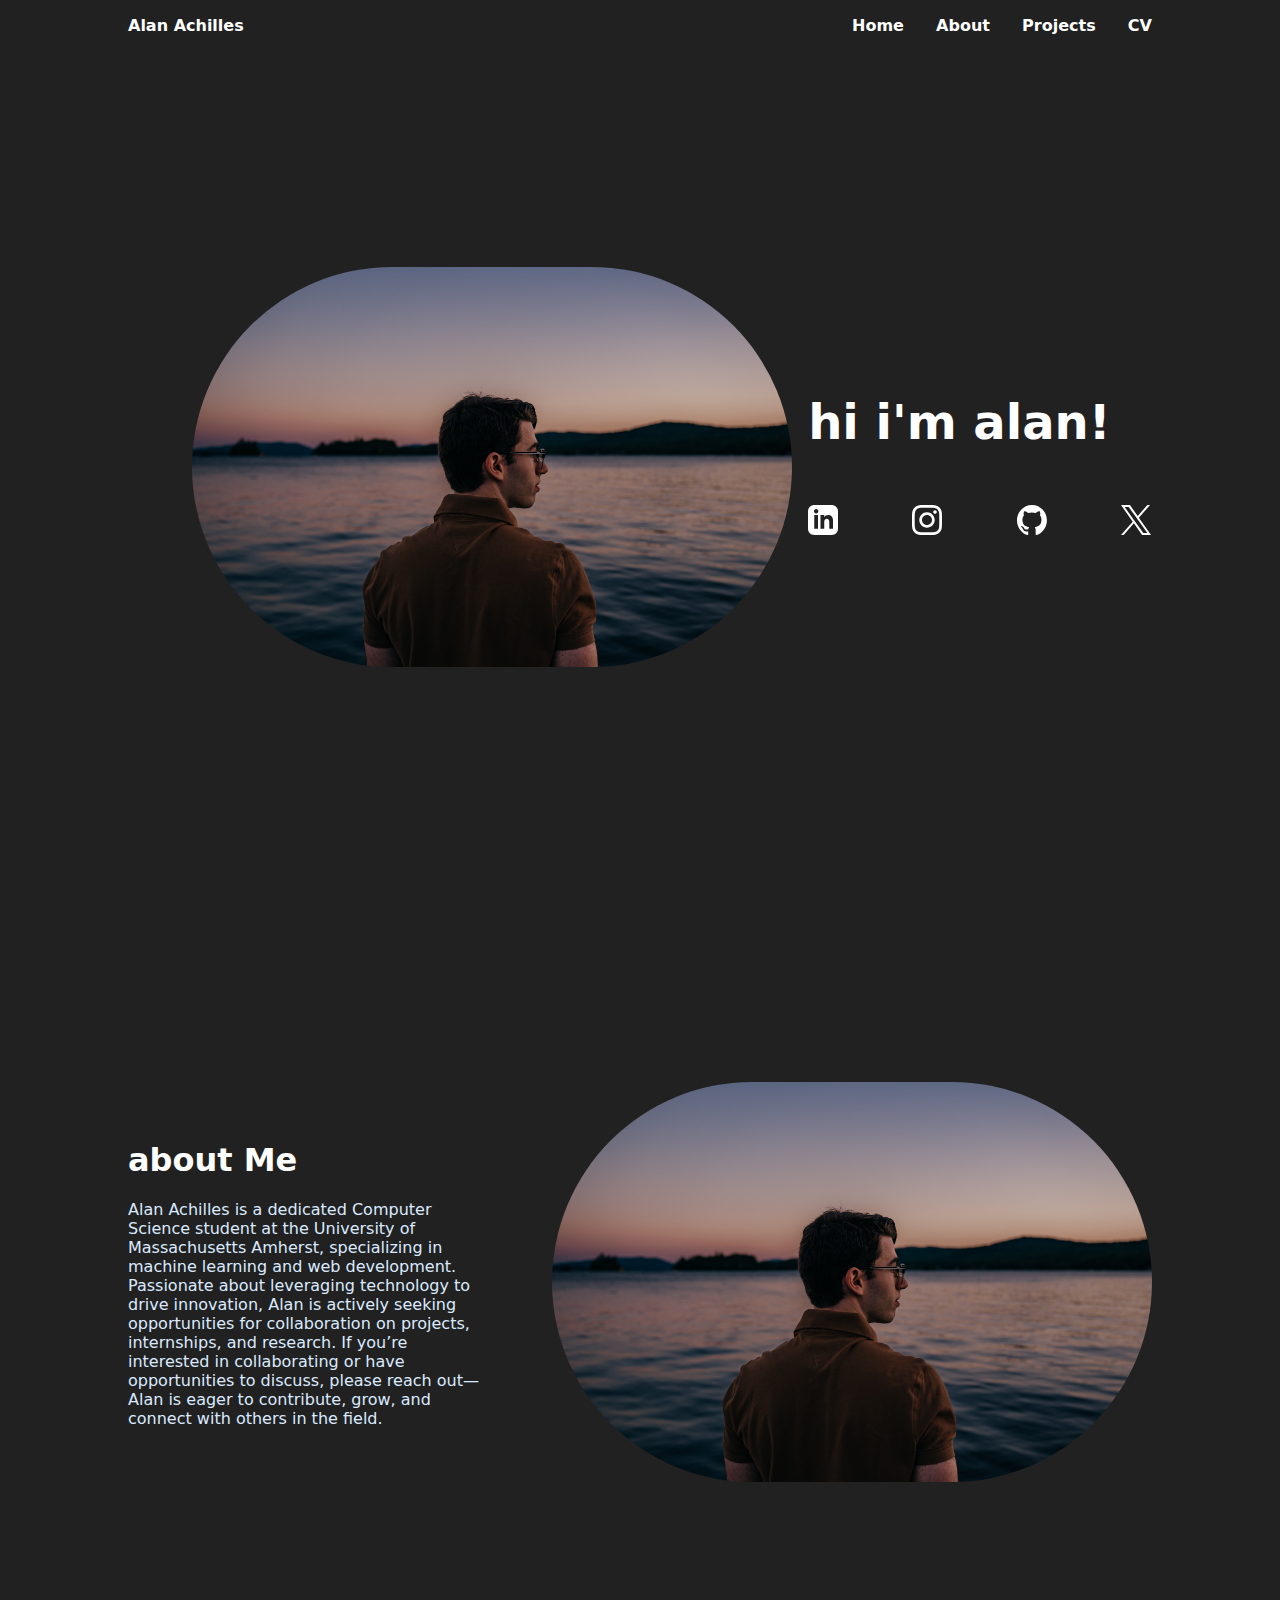
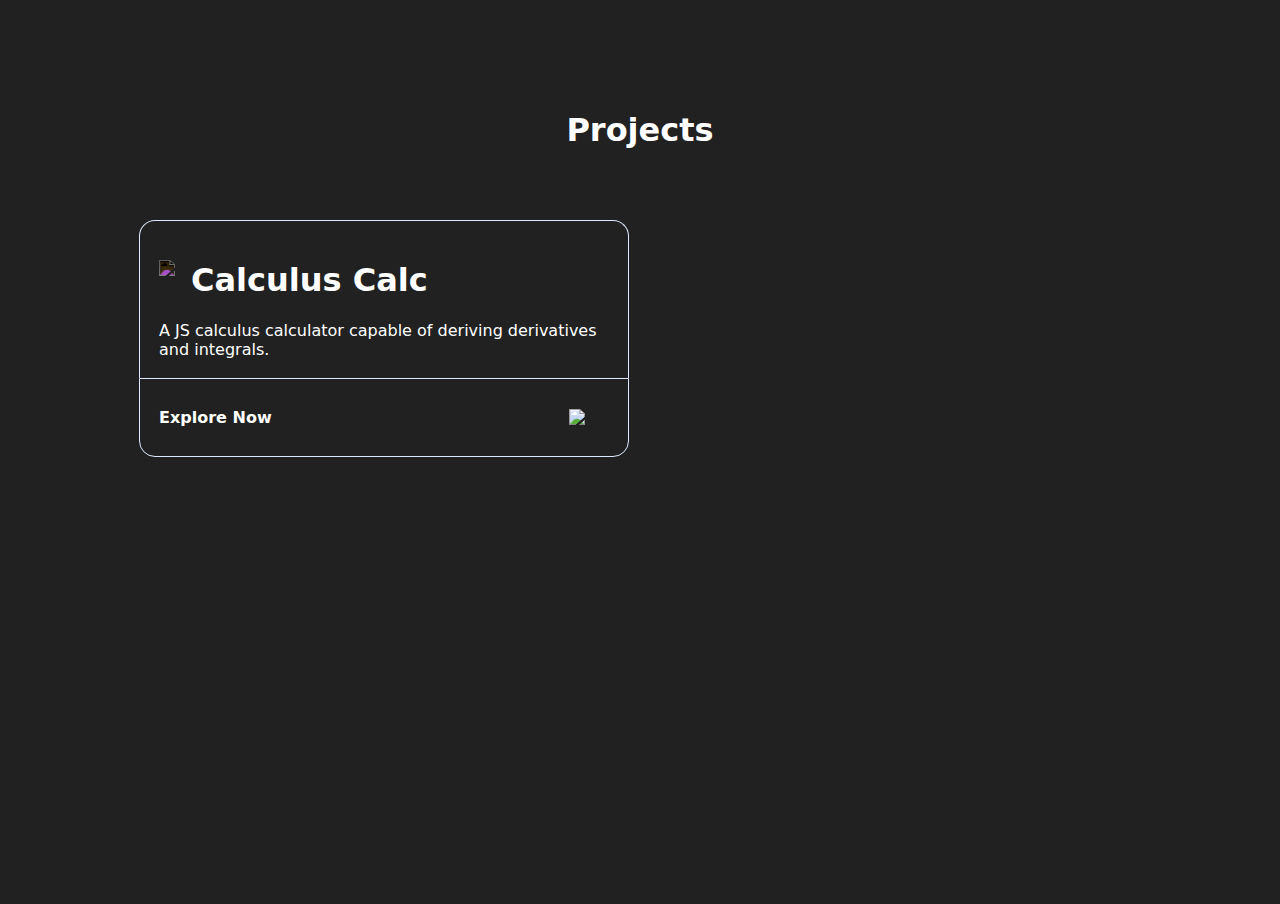
==== src/index.html @ f3d45bc3 "Finished Text animation" ====
<!DOCTYPE html>
<html lang="en">
<head>
    <meta charset="UTF-8">
    <meta name="viewport" content="width=device-width, initial-scale=1.0">
    <title>Document</title>
    <link rel="stylesheet" href="./css/style.css">
</head>
<body>
    <div id="nav" class="container">
        <div id="logo">
            Alan Achilles
        </div>
        <ul>
            <li id="home">Home</li>
            <li id="about">About</li>
            <li id="projects-link">Projects</li>
            <li id="cv">CV</li>
        </ul> 
    </div>
    <br>
    <div class="container" id="intro">
        <img src="../assets/imgs/DSC03989.jpg" id="my-photo">
        <div id="intro-text">
            <div class="type-container">
                <h1 class="type">hi i'm alan!</h1>
            </div>
            <p class="type-2">developer, student, and entrepreneur</p>
            <div id="intro-svgs">
                <a href="https://www.linkedin.com/in/alan-achilles-1ba6a1246/">
                    <img src="../assets/SVGs/iconmonstr-linkedin-3.svg" id="linkedin-svg" class="intro-svg">
                </a>
                <a href="https://www.instagram.com/alan_achilles21?igsh=MWVwbnZtbnVvNXRoZQ%3D%3D&utm_source=qr">
                    <img src="../assets/SVGs/iconmonstr-instagram-11.svg" id="instagram-svg" class="intro-svg">
                </a>
                <a href="https://github.com/alanNEF">
                    <img src="../assets/SVGs/github-mark-white.svg" class="intro-svg">
                </a>
                <a href="https://x.com/alan_achilles21">
                    <img src="../assets/SVGs/logo.svg" class="intro-svg">
                </a>
            </div>
        </div>
    </div>
    <div class="container" id="about-section">
        <div id="about">
            <h1>about Me</h1>
            <p>Alan Achilles is a dedicated Computer Science student at the University of Massachusetts Amherst, specializing in machine learning and web development. Passionate about leveraging technology to drive innovation, Alan is actively seeking opportunities for collaboration on projects, internships, and research. If you’re interested in collaborating or have opportunities to discuss, please reach out—Alan is eager to contribute, grow, and connect with others in the field. </p>
        </div>
        <img src="../assets/imgs/DSC03989.jpg" id="my-photo">
    </div>
    <div class="container" id="projects">
        <h1>Projects</h1>
        <div class="project-card">
            <a href="https://github.com/alanNEF/CalculusCalc">
                <div class="card-top">
                    <div class="card-title">
                        <img src="../assets/SVGs/calculator-svgrepo-com.svg" id="calculusCalc-logo">
                        <h1>Calculus Calc</h1>
                    </div>
                    <p>A JS calculus calculator capable of deriving derivatives and integrals.</p>
                </div>
                <div class="card-bottom">
                    <p>Explore Now</p>
                    <img src="../assets/SVGs/reshot-icon-arrow-XDTS3L59MV.svg" class="explore-arrow">
                </div>
            </a>
        </div>
    </div>
</body>
</html>
---- src/css/style.css ----
body{
  background-color: #212121;
  font-family: system-ui, -apple-system, BlinkMacSystemFont, 'Segoe UI', Roboto, Oxygen, Ubuntu, Cantarell, 'Open Sans', 'Helvetica Neue', sans-serif;
  color: white;
  margin: 0;
  padding: 0;
  gap: 0;
  font-size: 0;
}

.type{
  border-right: 2px solid white;
  width: 100%;
  white-space: nowrap;
  overflow: hidden;
  animation: 
  typing .5s steps(12) normal,
  cursor .4s step-end alternate 5;
  border-color: transparent;
}

.type-2{
  border-right: 2px solid white;
  width: 0%;
  white-space: nowrap;
  overflow: hidden;
  animation: 
  typing2 2s steps(36) 2s forwards,
  cursor .4s step-end infinite alternate forwards 2s;
  border-color: transparent;
}

a{
  text-decoration: none;
  color: white;
  margin: 0;
  padding: 0;
}

#nav > ul{
  padding: 0;
  margin: 0;
  list-style: none;
  display: flex;
  justify-content: space-between;
  width: 300px;
}

#nav{
  display: flex;
  justify-content: space-between;
  font-weight: bold;
  margin-bottom: none;
  height: 3vh;
  position: sticky;
  top: 0;
  background-color: #212121;
  z-index: 1;
}

#my-photo{
  border-radius: 50rem;
  margin-left: 4rem;
}

#intro{
  height: 87vh;
  display: flex;
  align-items: center;
  justify-content: space-between;
}

#intro-svgs{
  display: flex;
  justify-content: space-between;
}

.intro-svg{
  height: 30px;
}

#instagram-svg{
  filter: invert(100%);
}

#linkedin-svg{
  filter: invert(100%);
}

.type-container{
  display: inline-block;
}

.type-container > h1{
  margin: 0;
  font-size: 3rem;
}

#intro-text > p{
  font-weight: bold;
  color: #DBEAFE;
}

#intro-text{
  margin-right: 4rem;
  padding: 1rem;
}

#about-section{
  display: flex;
  justify-content: space-between;
  height: 87vh;
  align-items: center;
}

#about > p{
  color: #DBEAFE;
}

.container {
  max-width: 1536px;
  margin-left: auto;
  margin-right: auto;
  padding-left: 0.5rem;
  padding-right: 0.5rem;
  padding: 1rem;
  font-size: 1rem;
}

#projects{
  height: 87vh;
  display: grid;
  grid-template-columns: 1fr 1fr;
  grid-template-rows: 50px 1fr 1fr;
}

#projects > h1{
  grid-column: 1/3;
  place-self: center;
}

.project-card{
  place-self: center;
  border-radius: 1rem;
  transition: .5s ease-out;
}

.project-card:hover{
  transform: scale(1.05);
  border: none;
  .card-top{
    background-color: #3B82F6;
    border: none;
    transition: .5 ease-out;
  }
  .card-bottom{
    border: none;
    background-color: #2563eb;
    transition: .5 ease-out;
  }
}

#calculusCalc-logo{
  filter: invert(100%);
  height: 40px;
}

.card-top{
  border-top-left-radius: 1rem;
  border-top-right-radius: 1rem;
  border: #DBEAFE 1px solid; 
  width: 450px;
  padding: 1.2rem;
  border-bottom: none;
  transition: .5 ease-out;
}

.card-bottom{
  border-bottom-left-radius: 1rem;
  border-bottom-right-radius: 1rem;
  border: #DBEAFE 1px solid; 
  width: 450px;
  padding: 1.2rem;
  padding-top: .8rem;
  padding-bottom: .8rem;
  display: flex;
  align-items: center;
  justify-content: space-between;
  font-weight: bold;
  transition: .5 ease-out;
}

.card-top > h1{
  margin: 0;
}

.card-top > p{
  margin: 0;
}

.explore-arrow{
  width: 40px;
}

.card-title{
  display: flex;
  align-items: center;
  gap:1rem;
}
  
  /* 2xl */
  @media (min-width:1536px){
    .container{
      max-width: 1300px;
    }

    #my-photo{
      height: 500px;
    }
  }

  @media (max-width: 1536px) {
    .container {
      max-width: 1280px;
    }

    #my-photo{
        height: 400px;
    }
  }
  
  /* xl */
  @media (max-width: 1280px) {
    .container {
      max-width: 1024px;
    }

    #my-photo{
        height: 400px;
    }
  }
  
  /* lg */
  @media (max-width: 1024px) {
    .container {
      max-width: 768px;
    }

    #my-photo{
        height: 300px;
    }
  }
  
  /* md */
  @media (max-width: 768px) {
    .container {
      max-width: 640px;
    }

    #my-photo{
        height: 200px;
    }
  }
  
  /* sm */
  @media (max-width: 640px) {
    .container {
      max-width: 475px;
    }

    #my-photo{
        height: 100px;
    }
  }
  
  /* xs */
  @media (max-width: 475px) {
    .container {
      width: 100%;
    }

    #my-photo{
        height: 50px;
    }
  }

@keyframes cursor {
  0%{
    border-color: white;
  }

  50%{
    border-color: transparent;
  }

  step-end{
    border-color: transparent;
  }
}

@keyframes typing {
  from{
    width: 0;
  }
}

@keyframes typing2 {
  0%,10%{
    width: 0%;
  }
  70%,100%{
    width: 101%;
  }
}
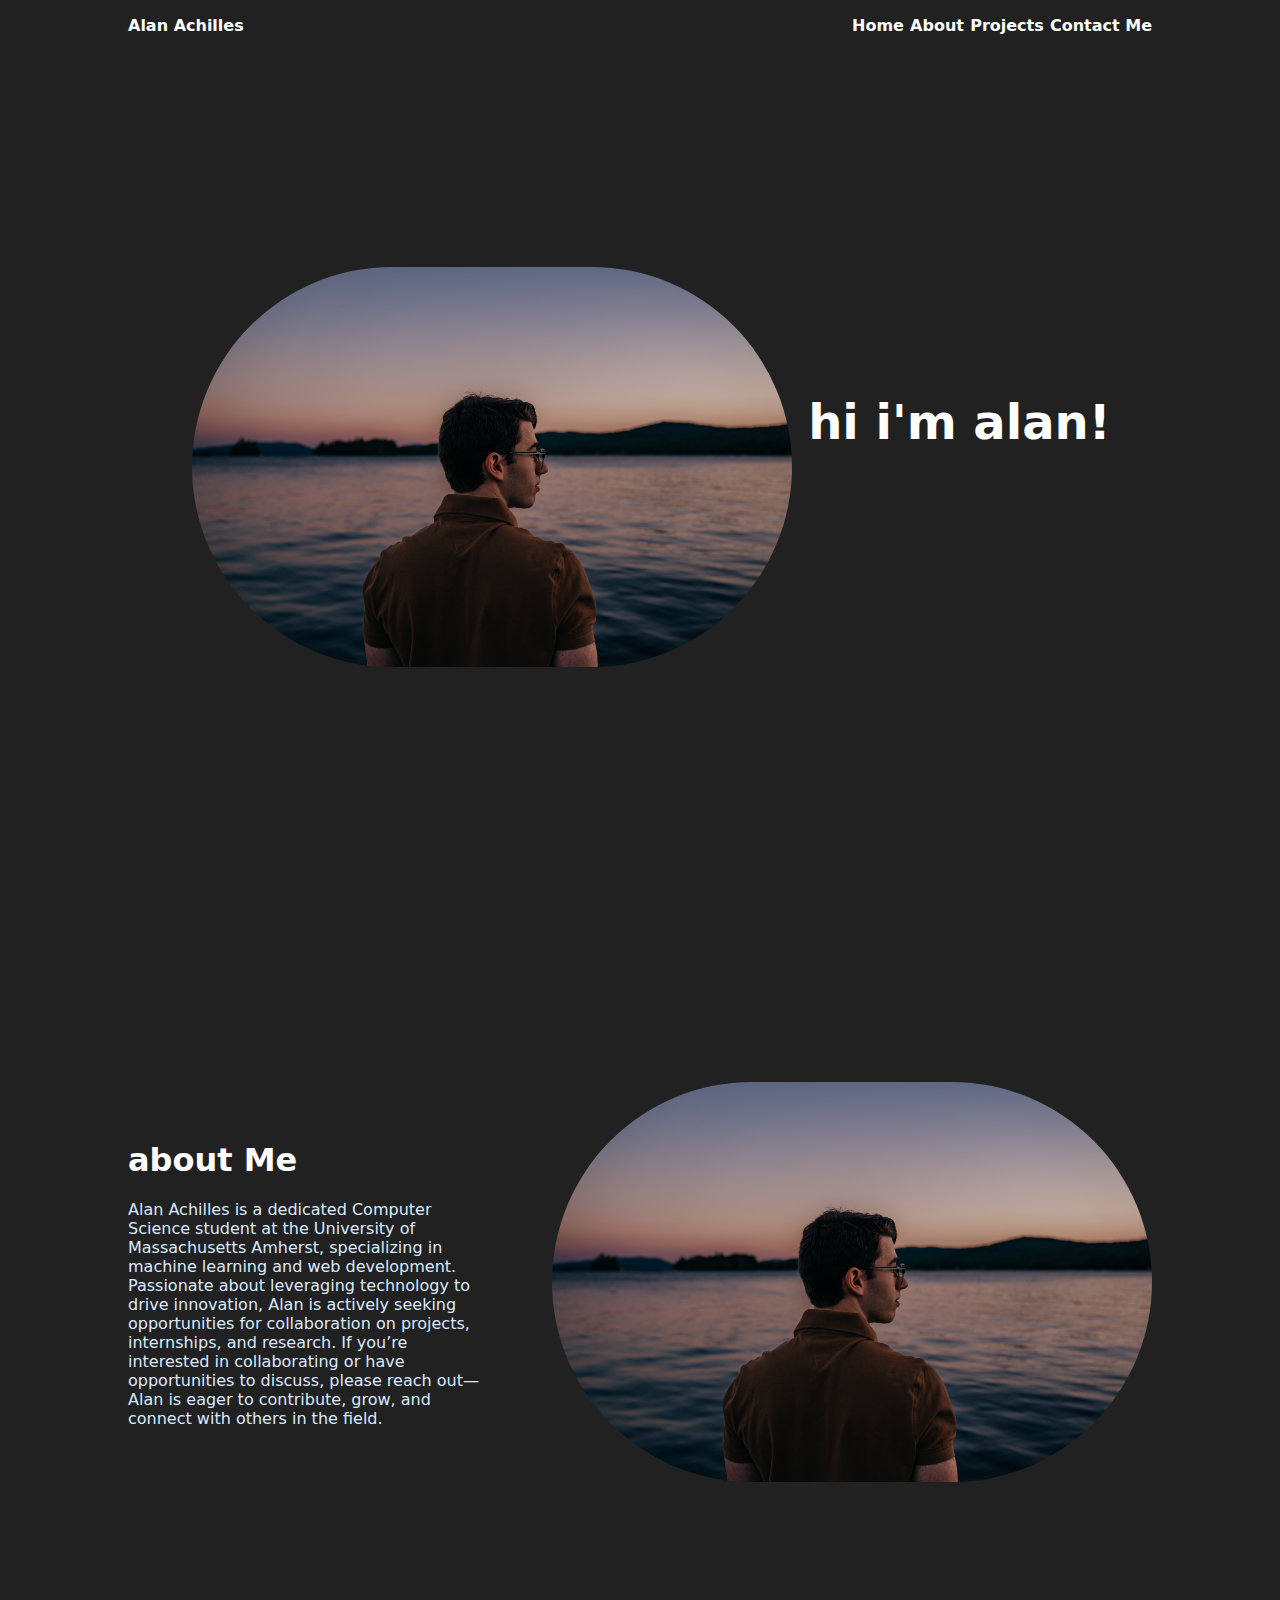
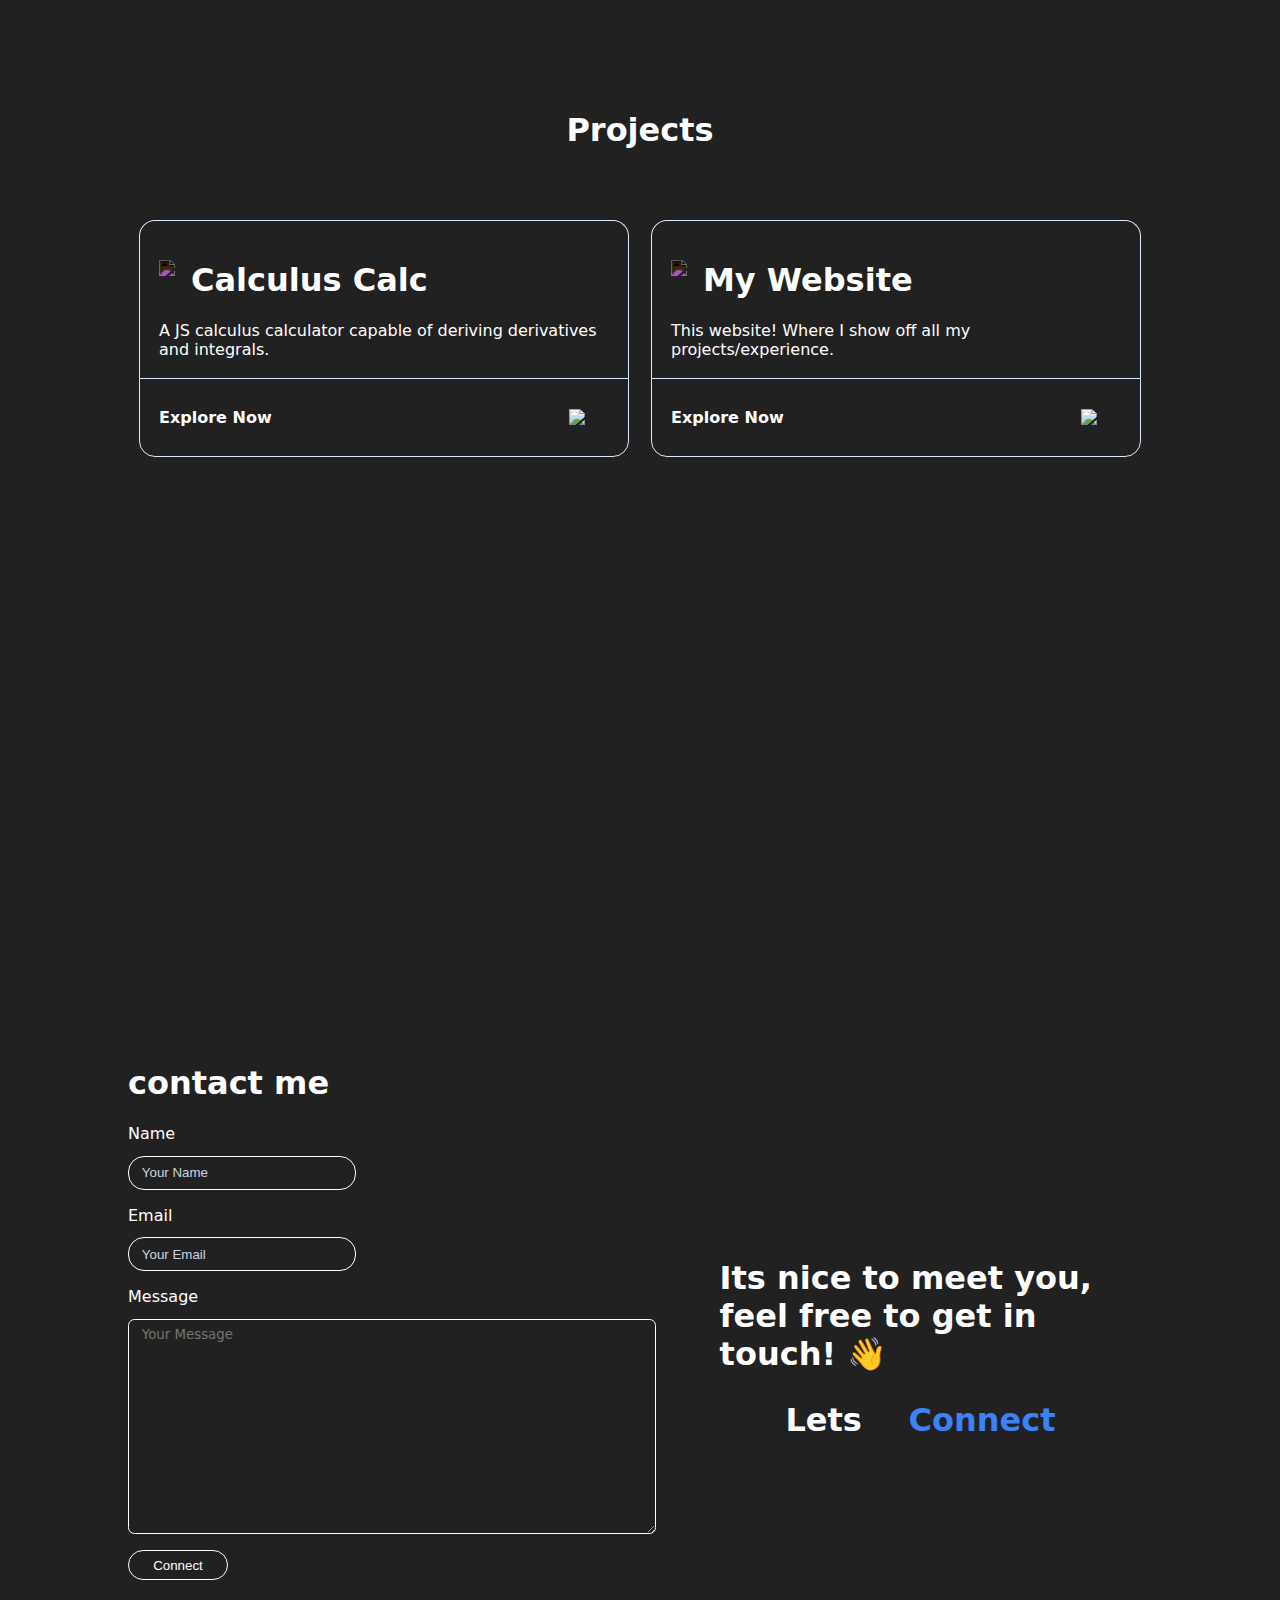
==== commit d225a07d: "Slide animation complete" ====
--- a/src/index.html
+++ b/src/index.html
@@ -15,7 +15,7 @@
             <li id="home">Home</li>
             <li id="about">About</li>
             <li id="projects-link">Projects</li>
-            <li id="cv">CV</li>
+            <li id="cv">Contact Me</li>
         </ul> 
     </div>
     <br>
@@ -27,16 +27,16 @@
             </div>
             <p class="type-2">developer, student, and entrepreneur</p>
             <div id="intro-svgs">
-                <a href="https://www.linkedin.com/in/alan-achilles-1ba6a1246/">
-                    <img src="../assets/SVGs/iconmonstr-linkedin-3.svg" id="linkedin-svg" class="intro-svg">
+                <a id="linkedin-svg" href="https://www.linkedin.com/in/alan-achilles-1ba6a1246/">
+                    <img src="../assets/SVGs/iconmonstr-linkedin-3.svg" class="intro-svg">
                 </a>
-                <a href="https://www.instagram.com/alan_achilles21?igsh=MWVwbnZtbnVvNXRoZQ%3D%3D&utm_source=qr">
-                    <img src="../assets/SVGs/iconmonstr-instagram-11.svg" id="instagram-svg" class="intro-svg">
+                <a id="instagram-svg" href="https://www.instagram.com/alan_achilles21?igsh=MWVwbnZtbnVvNXRoZQ%3D%3D&utm_source=qr">
+                    <img src="../assets/SVGs/iconmonstr-instagram-11.svg"  class="intro-svg">
                 </a>
-                <a href="https://github.com/alanNEF">
+                <a id="github-svg" href="https://github.com/alanNEF">
                     <img src="../assets/SVGs/github-mark-white.svg" class="intro-svg">
                 </a>
-                <a href="https://x.com/alan_achilles21">
+                <a id="x-svg" href="https://x.com/alan_achilles21">
                     <img src="../assets/SVGs/logo.svg" class="intro-svg">
                 </a>
             </div>
@@ -44,8 +44,8 @@
     </div>
     <div class="container" id="about-section">
         <div id="about">
-            <h1>about Me</h1>
-            <p>Alan Achilles is a dedicated Computer Science student at the University of Massachusetts Amherst, specializing in machine learning and web development. Passionate about leveraging technology to drive innovation, Alan is actively seeking opportunities for collaboration on projects, internships, and research. If you’re interested in collaborating or have opportunities to discuss, please reach out—Alan is eager to contribute, grow, and connect with others in the field. </p>
+            <h1 id="about-me">about Me</h1>
+            <p id="paragraph-am">Alan Achilles is a dedicated Computer Science student at the University of Massachusetts Amherst, specializing in machine learning and web development. Passionate about leveraging technology to drive innovation, Alan is actively seeking opportunities for collaboration on projects, internships, and research. If you’re interested in collaborating or have opportunities to discuss, please reach out—Alan is eager to contribute, grow, and connect with others in the field. </p>
         </div>
         <img src="../assets/imgs/DSC03989.jpg" id="my-photo">
     </div>
@@ -66,6 +66,53 @@
                 </div>
             </a>
         </div>
+        <div class="project-card">
+            <a href="https://github.com/alanNEF/Personal-Website">
+                <div class="card-top">
+                    <div class="card-title">
+                        <img src="../assets/SVGs/internet-svgrepo-com.svg" id="calculusCalc-logo">
+                        <h1>My Website</h1>
+                    </div>
+                    <p>This website! Where I show off all my projects/experience.</p>
+                </div>
+                <div class="card-bottom">
+                    <p>Explore Now</p>
+                    <img src="../assets/SVGs/reshot-icon-arrow-XDTS3L59MV.svg" class="explore-arrow">
+                </div>
+            </a>
+        </div>
+    </div>
+    <div class="container" id="contact-me">
+        <h1>contact me</h1>
+        <div id="contact-body">
+            <form action="" id="contact-form">
+                <div class="form-sections">
+                    <label for="name">Name</label>
+                    <input type="text" name="name" id="name" placeholder="Your Name">
+                </div>
+                <div class="form-sections">
+                    <label for="email">Email</label>
+                    <input type="email" name="email" id="email" placeholder="Your Email">
+                </div>
+                <div class="form-sections">
+                    <label for="Message">Message</label>
+                    <textarea name="Message" id="message" placeholder="Your Message"></textarea>
+                </div>
+                <input type="submit" value="Connect" id="submit">
+            </form>
+            <div id="greeting">
+                <h1>Its nice to meet you, feel free to get in touch! &#128075;</h1>
+                <h1 class="slider-wrapper">
+                    Lets
+                    <div class="slider">
+                        <div class="slider-text1">Connect</div>
+                        <div class="slider-text">Chat</div>
+                        <div class="slider-text">Collaborate</div>
+                        <div class="slider-text">Meet</div>
+                   </div>
+                </h1>
+            </div>
+        </div>
     </div>
 </body>
 </html>--- a/src/css/style.css
+++ b/src/css/style.css
@@ -25,7 +25,7 @@
   white-space: nowrap;
   overflow: hidden;
   animation: 
-  typing2 2s steps(36) 2s forwards,
+  typing 2s steps(36) 2s forwards,
   cursor .4s step-end infinite alternate forwards 2s;
   border-color: transparent;
 }
@@ -77,13 +77,15 @@
 
 .intro-svg{
   height: 30px;
+  opacity: 0;
+  animation: appear .8s ease-out 4s 1 forwards normal;
+}
+
+#linkedin-svg{
+  filter: invert(100%);
 }
 
 #instagram-svg{
-  filter: invert(100%);
-}
-
-#linkedin-svg{
   filter: invert(100%);
 }
 
@@ -207,6 +209,116 @@
   align-items: center;
   gap:1rem;
 }
+
+#contact-me{
+  height: 87vh;
+  display: flex;
+  align-content: center;
+  flex-direction: row;
+  flex-wrap: wrap;
+}
+
+#contact-form{
+  display: flex;
+  flex-direction: column;
+  /* justify-content: space-between; */
+  gap: 1rem;
+  /* height: 400px; */
+}
+
+.form-sections{
+  display: flex;
+  flex-direction: column;
+  gap: .8rem;
+}
+
+input::placeholder{
+  color: #cbd5e1;
+}
+
+input:focus, textarea:focus{
+  border: 1px #3B82F6 solid;
+  outline: none;
+  transition: ease-out 1s;
+}
+
+#contact-body{
+  display: flex;
+  align-items: center;
+  gap: 4rem;
+}
+
+.slider-wrapper {
+  display: flex;
+  align-items: center;
+  justify-content: center;
+}
+
+.slider{
+  /* padding-left:15px; */
+  overflow: hidden;
+  height: 50px;
+  text-align: center;
+}
+.slider-text1 {
+  animation: slide 5s linear infinite;
+}
+
+input{
+  color: white;
+  border: 1px white solid;
+  background-color: transparent;
+  width: 200px;
+  height: 30px;
+  border-radius: 1rem;
+  padding-left: .8rem;
+  padding-right: .8rem;
+  transition: ease-out 1s;
+}
+
+textarea{
+  background-color: transparent;
+  border: 1px white solid;
+  color: white;
+  border-radius: .4rem;
+  padding-left: .8rem;
+  padding-right: .8rem;
+  height: 200px;
+  width: 500px;
+  padding-top: .4rem;
+  padding-bottom: .4rem;
+  outline: none;
+  font-family: system-ui, -apple-system, BlinkMacSystemFont, 'Segoe UI', Roboto, Oxygen, Ubuntu, Cantarell, 'Open Sans', 'Helvetica Neue', sans-serif;
+}
+
+#submit{
+  width: 100px;
+  transition: ease-out 2s;
+}
+
+.slider div {
+  height: 50px;
+  margin-bottom: 50px;
+  padding-top: 6px;
+  margin-left: 1rem;
+  box-sizing: border-box;
+  color: #3B82F6;
+}
+
+#submit:focus{
+  border: 1px white solid;
+}
+
+#submit:hover{
+  background-color: #2563eb;
+  transition: ease-out .7s;
+  border: transparent;
+}
+
+#submit:active{
+  transform: scale(1.2);
+  transition: ease-out .7s;
+}
   
   /* 2xl */
   @media (min-width:1536px){
@@ -299,16 +411,30 @@
 }
 
 @keyframes typing {
-  from{
-    width: 0;
-  }
-}
-
-@keyframes typing2 {
   0%,10%{
     width: 0%;
   }
   70%,100%{
     width: 101%;
   }
+}
+
+@keyframes appear {
+  0%{
+    opacity: 0;
+  }
+
+  100%{
+    opacity: 1;
+  }
+}
+
+@keyframes slide {
+  0% {margin-top:-300px;}
+  5% {margin-top:-200px;}  /* 5% delay */
+  33% {margin-top:-200px;}
+  38% {margin-top:-100px;} /* 5% delay */
+  66% {margin-top:-100px;}
+  71% {margin-top:0px;} /* 5% delay */
+  100% {margin-top:0px;}
 }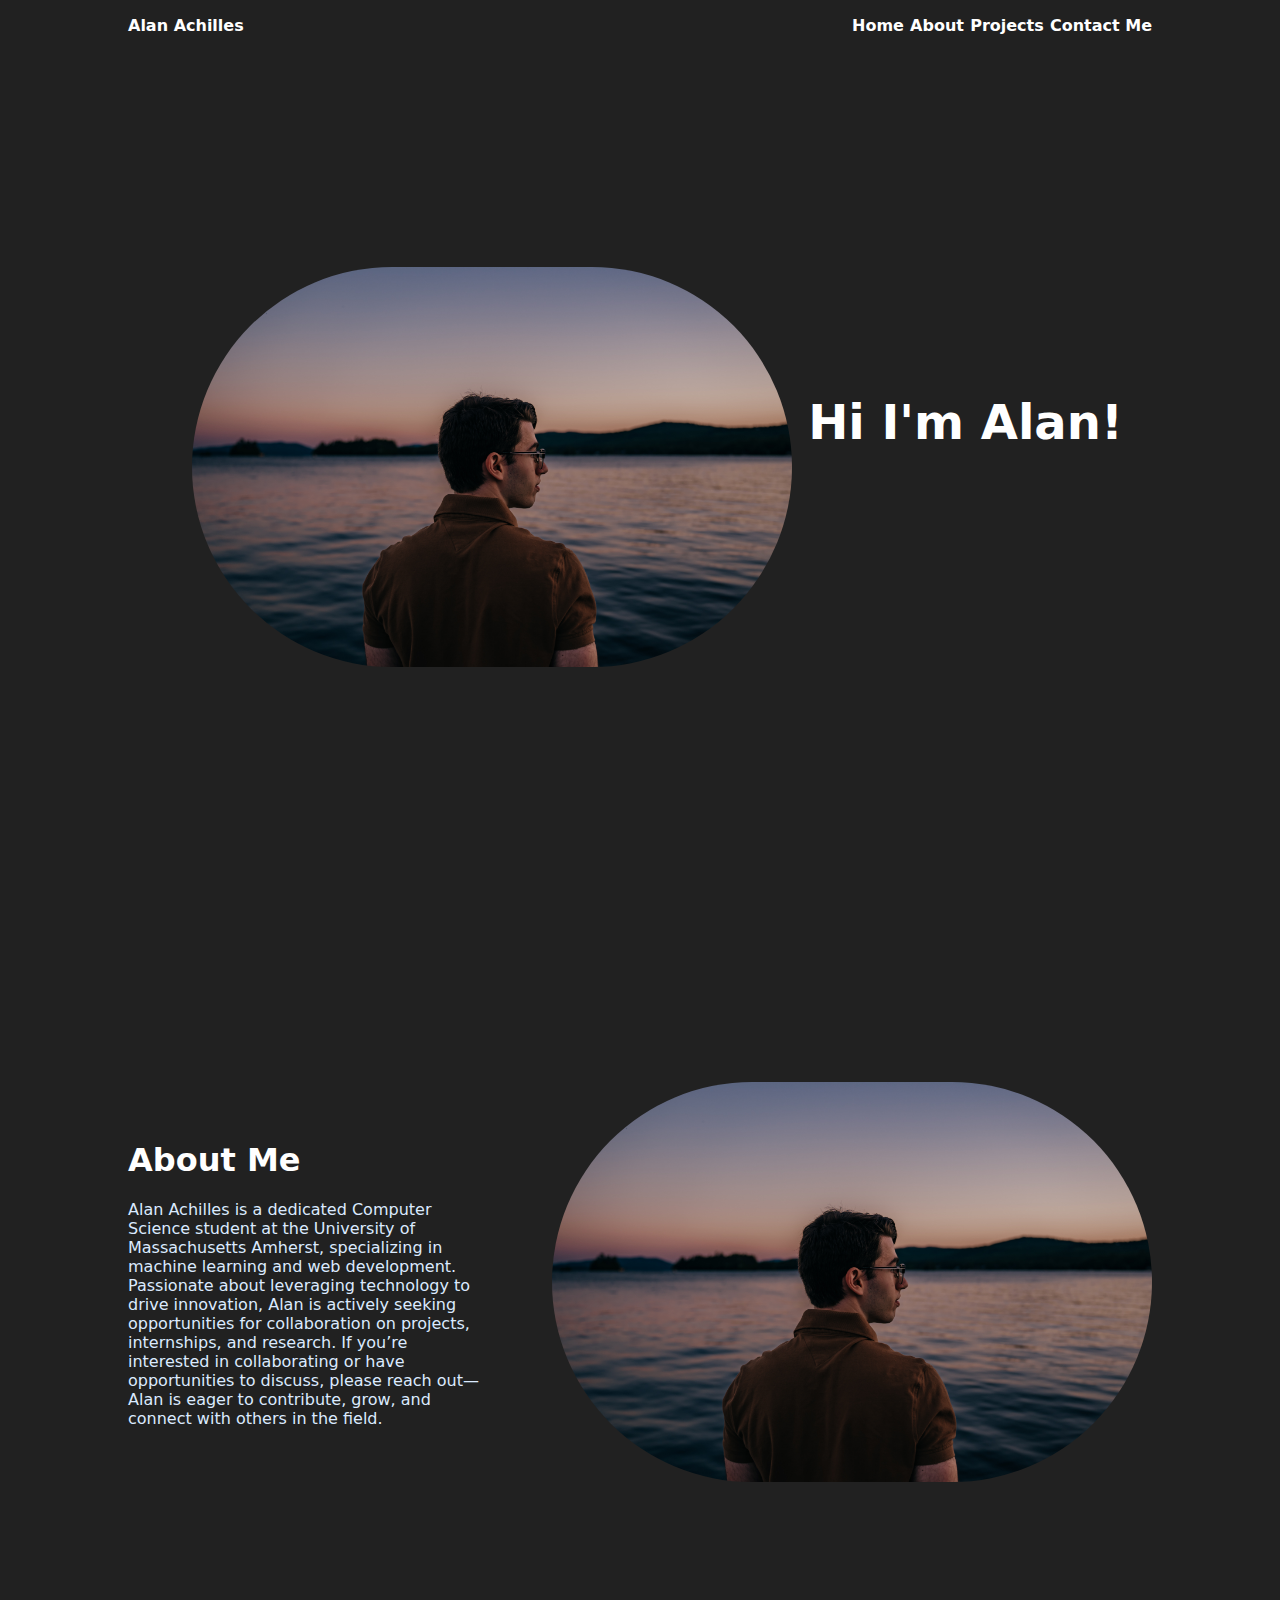
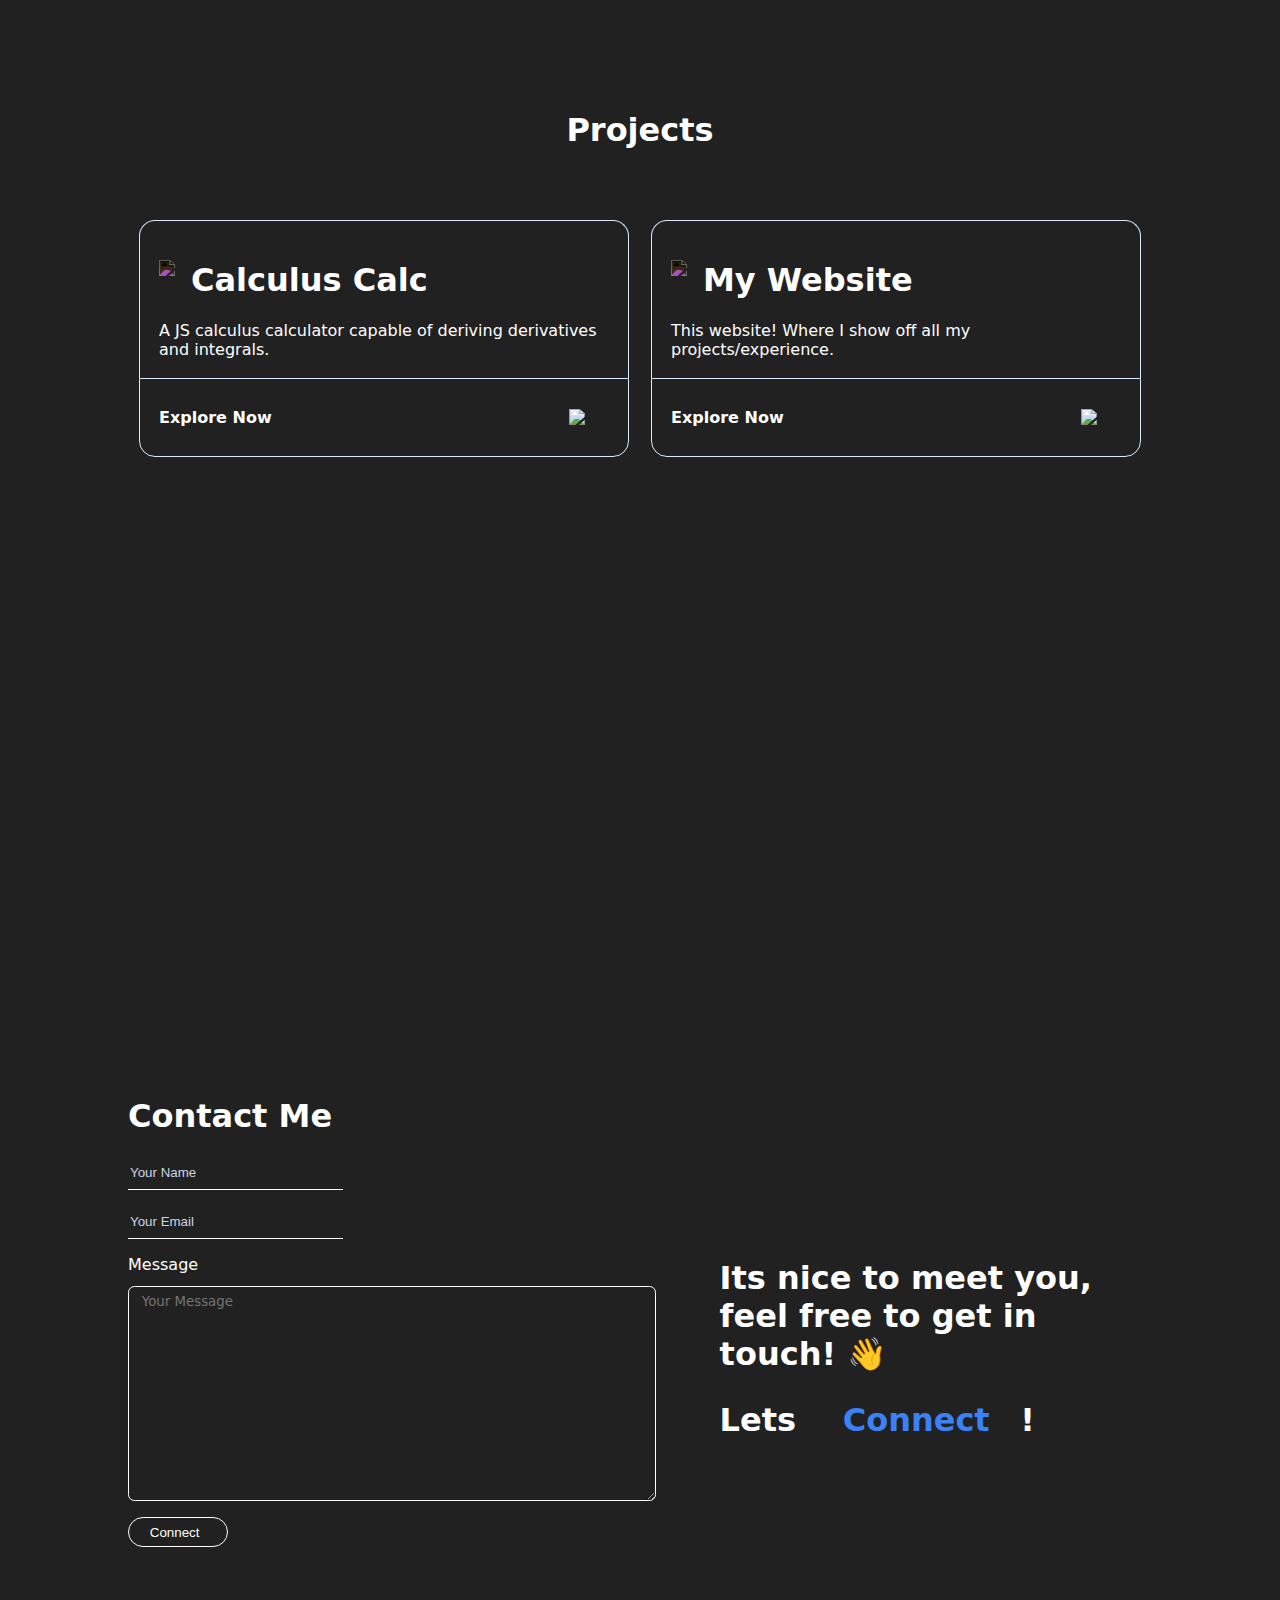
==== commit af9b9146: "Finished contact form" ====
--- a/src/index.html
+++ b/src/index.html
@@ -23,7 +23,7 @@
         <img src="../assets/imgs/DSC03989.jpg" id="my-photo">
         <div id="intro-text">
             <div class="type-container">
-                <h1 class="type">hi i'm alan!</h1>
+                <h1 class="type">Hi I'm Alan!</h1>
             </div>
             <p class="type-2">developer, student, and entrepreneur</p>
             <div id="intro-svgs">
@@ -44,7 +44,7 @@
     </div>
     <div class="container" id="about-section">
         <div id="about">
-            <h1 id="about-me">about Me</h1>
+            <h1 id="about-me">About Me</h1>
             <p id="paragraph-am">Alan Achilles is a dedicated Computer Science student at the University of Massachusetts Amherst, specializing in machine learning and web development. Passionate about leveraging technology to drive innovation, Alan is actively seeking opportunities for collaboration on projects, internships, and research. If you’re interested in collaborating or have opportunities to discuss, please reach out—Alan is eager to contribute, grow, and connect with others in the field. </p>
         </div>
         <img src="../assets/imgs/DSC03989.jpg" id="my-photo">
@@ -83,15 +83,13 @@
         </div>
     </div>
     <div class="container" id="contact-me">
-        <h1>contact me</h1>
+        <h1>Contact Me</h1>
         <div id="contact-body">
             <form action="" id="contact-form">
                 <div class="form-sections">
-                    <label for="name">Name</label>
                     <input type="text" name="name" id="name" placeholder="Your Name">
                 </div>
                 <div class="form-sections">
-                    <label for="email">Email</label>
                     <input type="email" name="email" id="email" placeholder="Your Email">
                 </div>
                 <div class="form-sections">
@@ -109,7 +107,7 @@
                         <div class="slider-text">Chat</div>
                         <div class="slider-text">Collaborate</div>
                         <div class="slider-text">Meet</div>
-                   </div>
+                   </div>!
                 </h1>
             </div>
         </div>
--- a/src/css/style.css
+++ b/src/css/style.css
@@ -237,7 +237,8 @@
 }
 
 input:focus, textarea:focus{
-  border: 1px #3B82F6 solid;
+  /* border: 1px #3B82F6 solid; */
+  border-color: #3B82F6;
   outline: none;
   transition: ease-out 1s;
 }
@@ -251,11 +252,11 @@
 .slider-wrapper {
   display: flex;
   align-items: center;
-  justify-content: center;
+  /* justify-content: center; */
+  margin-top: 0;
 }
 
 .slider{
-  /* padding-left:15px; */
   overflow: hidden;
   height: 50px;
   text-align: center;
@@ -266,14 +267,16 @@
 
 input{
   color: white;
-  border: 1px white solid;
+  border-bottom: 1px white solid;
   background-color: transparent;
+  outline: none;
   width: 200px;
   height: 30px;
-  border-radius: 1rem;
-  padding-left: .8rem;
   padding-right: .8rem;
   transition: ease-out 1s;
+  border-right: none;
+  border-left: none;
+  border-top: none; 
 }
 
 textarea{
@@ -293,7 +296,9 @@
 
 #submit{
   width: 100px;
-  transition: ease-out 2s;
+  transition: ease-out .7s;
+  border: 1px solid white;
+  border-radius: 1rem;
 }
 
 .slider div {
@@ -319,6 +324,11 @@
   transform: scale(1.2);
   transition: ease-out .7s;
 }
+
+#greeting{
+  display: grid;
+  justify-content: baseline;
+}
   
   /* 2xl */
   @media (min-width:1536px){
@@ -430,11 +440,13 @@
 }
 
 @keyframes slide {
-  0% {margin-top:-300px;}
-  5% {margin-top:-200px;}  /* 5% delay */
-  33% {margin-top:-200px;}
-  38% {margin-top:-100px;} /* 5% delay */
-  66% {margin-top:-100px;}
-  71% {margin-top:0px;} /* 5% delay */
+  0% {margin-top:-400px;}
+  8% {margin-top:-300px;}  
+  25% {margin-top:-300px;}
+  33% {margin-top:-200px;} 
+  50%{margin-top: -200px;}
+  58% {margin-top:-100px;}
+  75% {margin-top:-100px;} 
+  83% {margin-top:0px;}
   100% {margin-top:0px;}
 }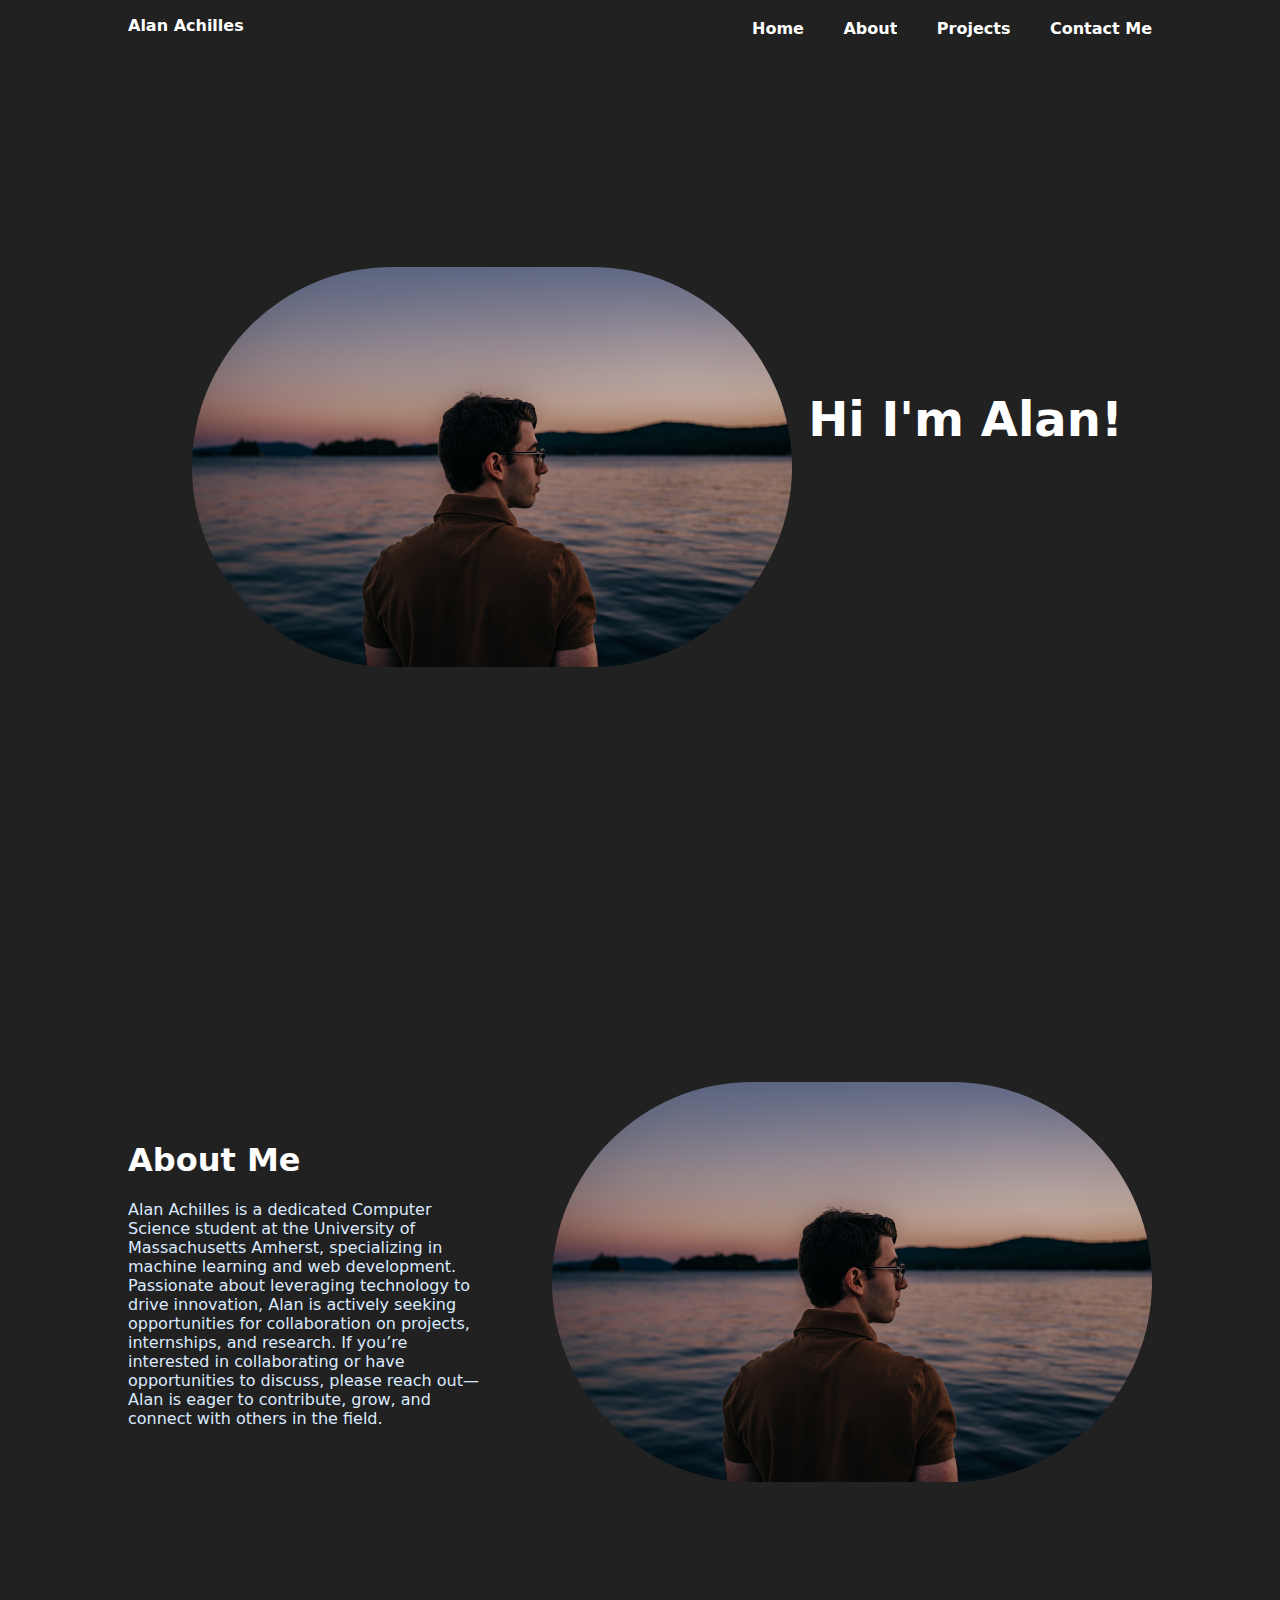
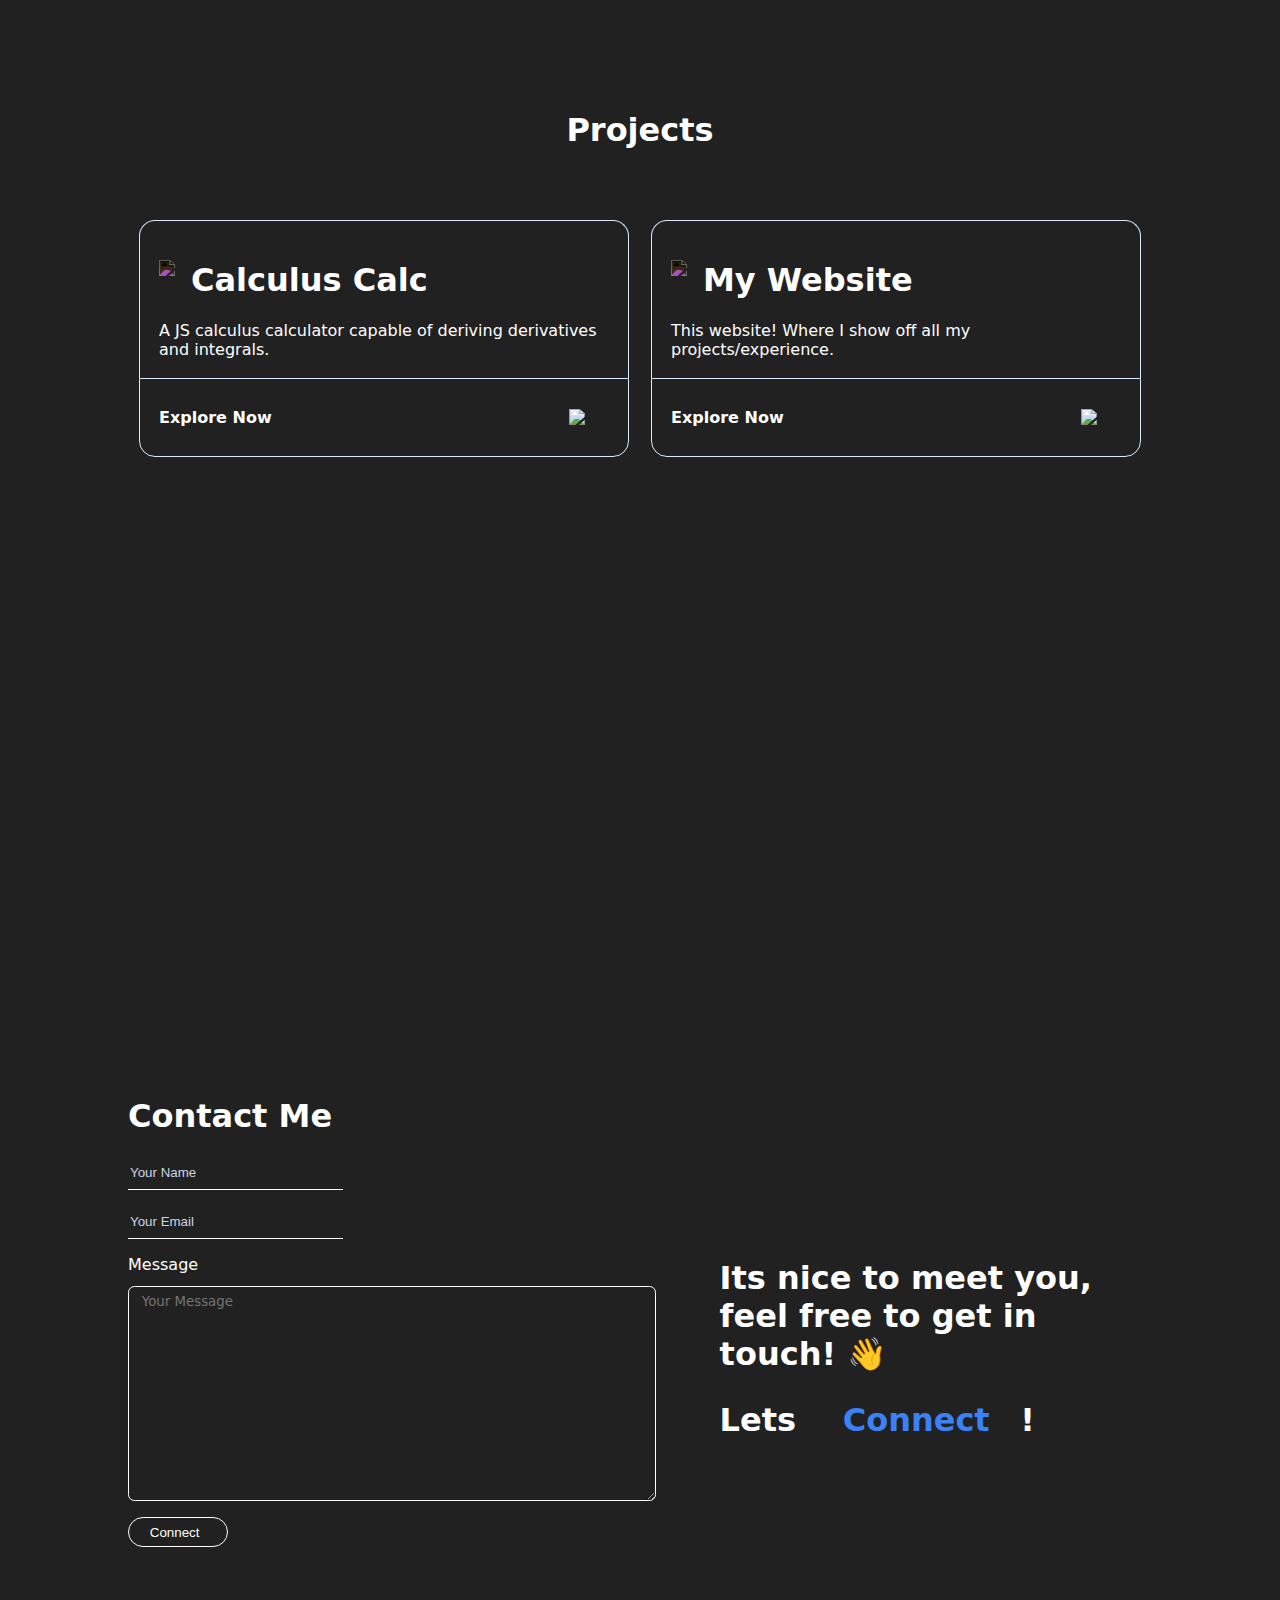
==== commit bc9f491f: "Finished nav bar" ====
--- a/src/index.html
+++ b/src/index.html
@@ -12,10 +12,10 @@
             Alan Achilles
         </div>
         <ul>
-            <li id="home">Home</li>
-            <li id="about">About</li>
-            <li id="projects-link">Projects</li>
-            <li id="cv">Contact Me</li>
+            <li id="home"><a href="">Home</a></li>
+            <li id="about"><a href="">About</a></li>
+            <li id="projects-link"><a href="">Projects</a></li>
+            <li id="cv"><a href="">Contact Me</a></li>
         </ul> 
     </div>
     <br>
--- a/src/css/style.css
+++ b/src/css/style.css
@@ -43,8 +43,48 @@
   list-style: none;
   display: flex;
   justify-content: space-between;
-  width: 300px;
-}
+  /* gap: 1rem; */
+  width: 400px;
+  z-index: 1;
+}
+
+a {
+	display: block;
+	position: relative;
+	padding: 0.2em 0;
+  background-color: transparent;
+}
+
+/* Fade in */
+a::after {
+  content: '';
+	position: absolute;
+	bottom: 0;
+	left: 0;
+	width: 100%;
+	height: 0.1em;
+  opacity: 0;
+  background-color: transparent;
+  transition: opacity 300ms, transform 300ms;
+}
+
+/* Slide in */
+li > a {
+	overflow: hidden;
+  z-index: 1;
+}
+
+li > a::after {
+  background-color: #2563eb;
+	opacity: 1;
+	transform: translate3d(-100%, 0, 0);
+}
+
+li > a:hover::after,
+li > a:focus::after{
+	transform: translate3d(0, 0, 0);
+}
+
 
 #nav{
   display: flex;
@@ -58,6 +98,15 @@
   z-index: 1;
 }
 
+@keyframes underline {
+  0%{
+    border-bottom: none;
+  }
+  100%{
+    border-bottom: 1px #2563eb solid;
+  }
+}
+
 #my-photo{
   border-radius: 50rem;
   margin-left: 4rem;
@@ -79,6 +128,7 @@
   height: 30px;
   opacity: 0;
   animation: appear .8s ease-out 4s 1 forwards normal;
+  z-index: -1;
 }
 
 #linkedin-svg{
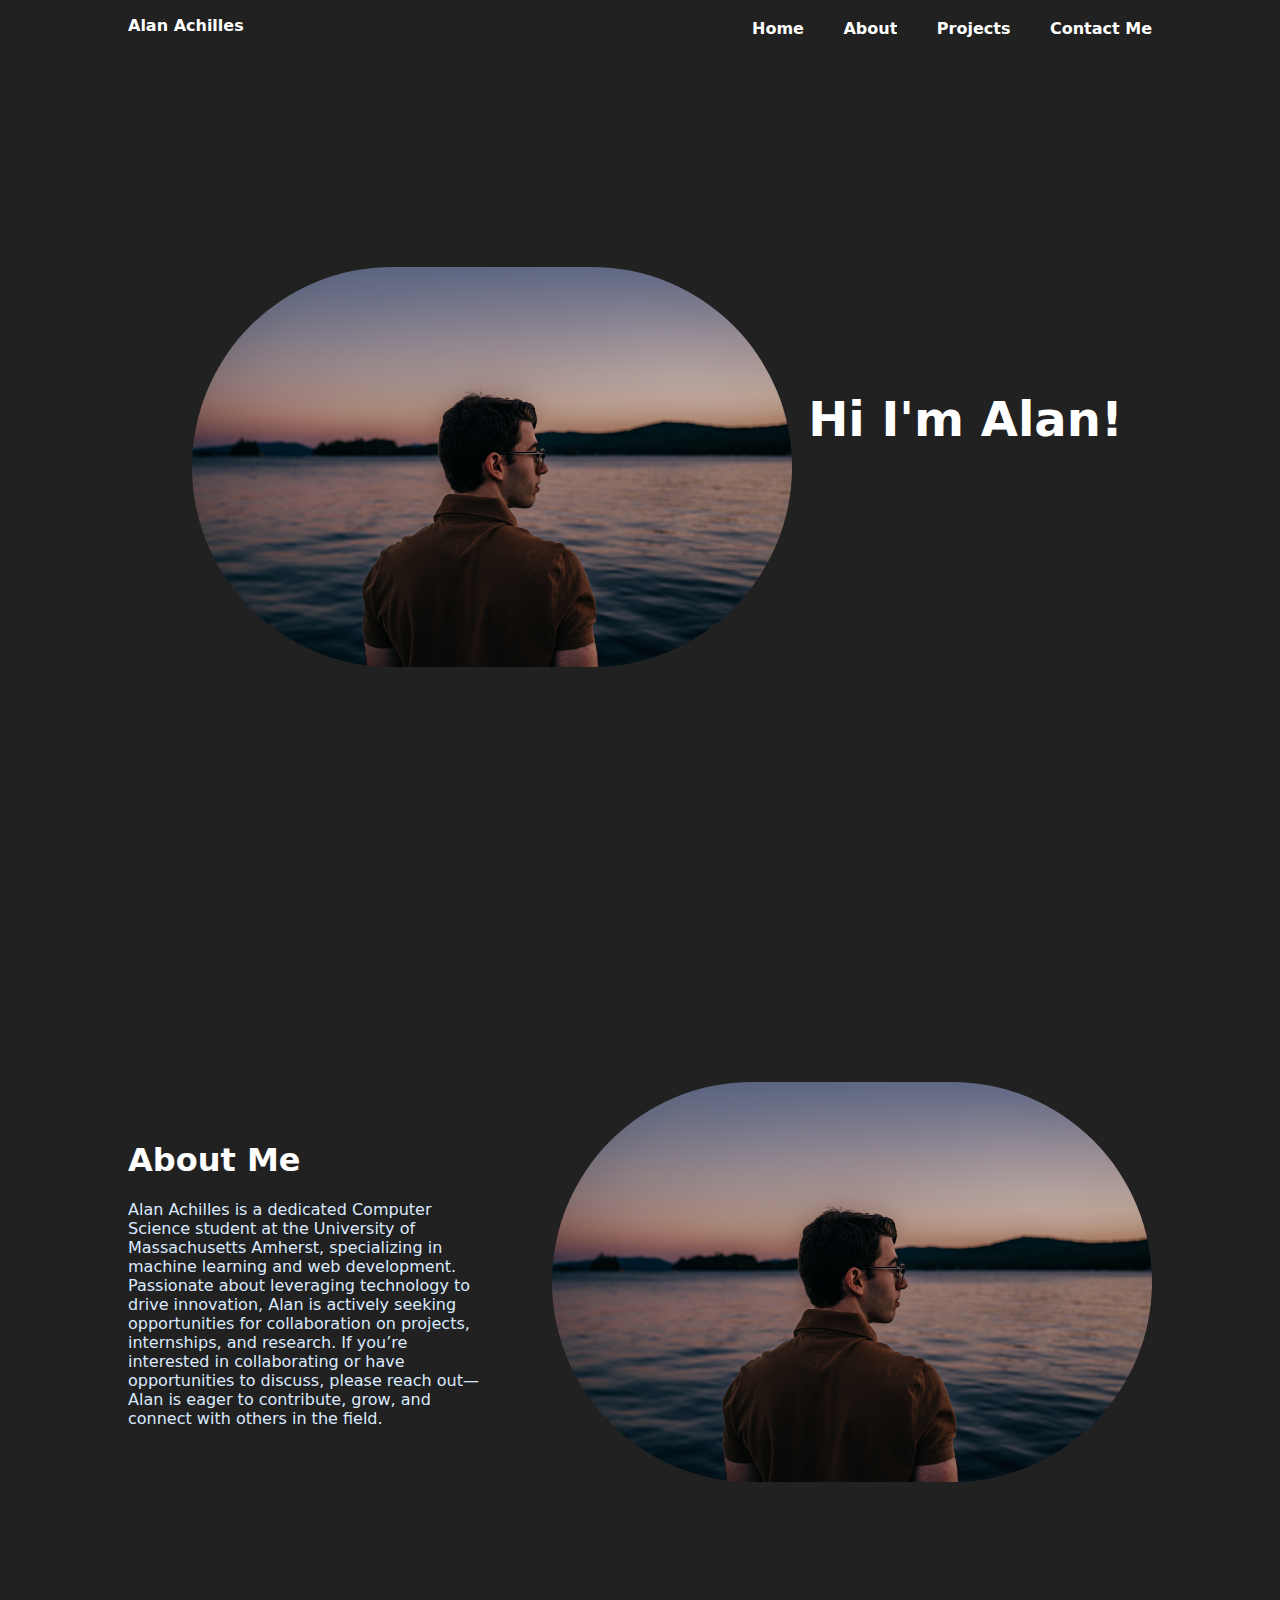
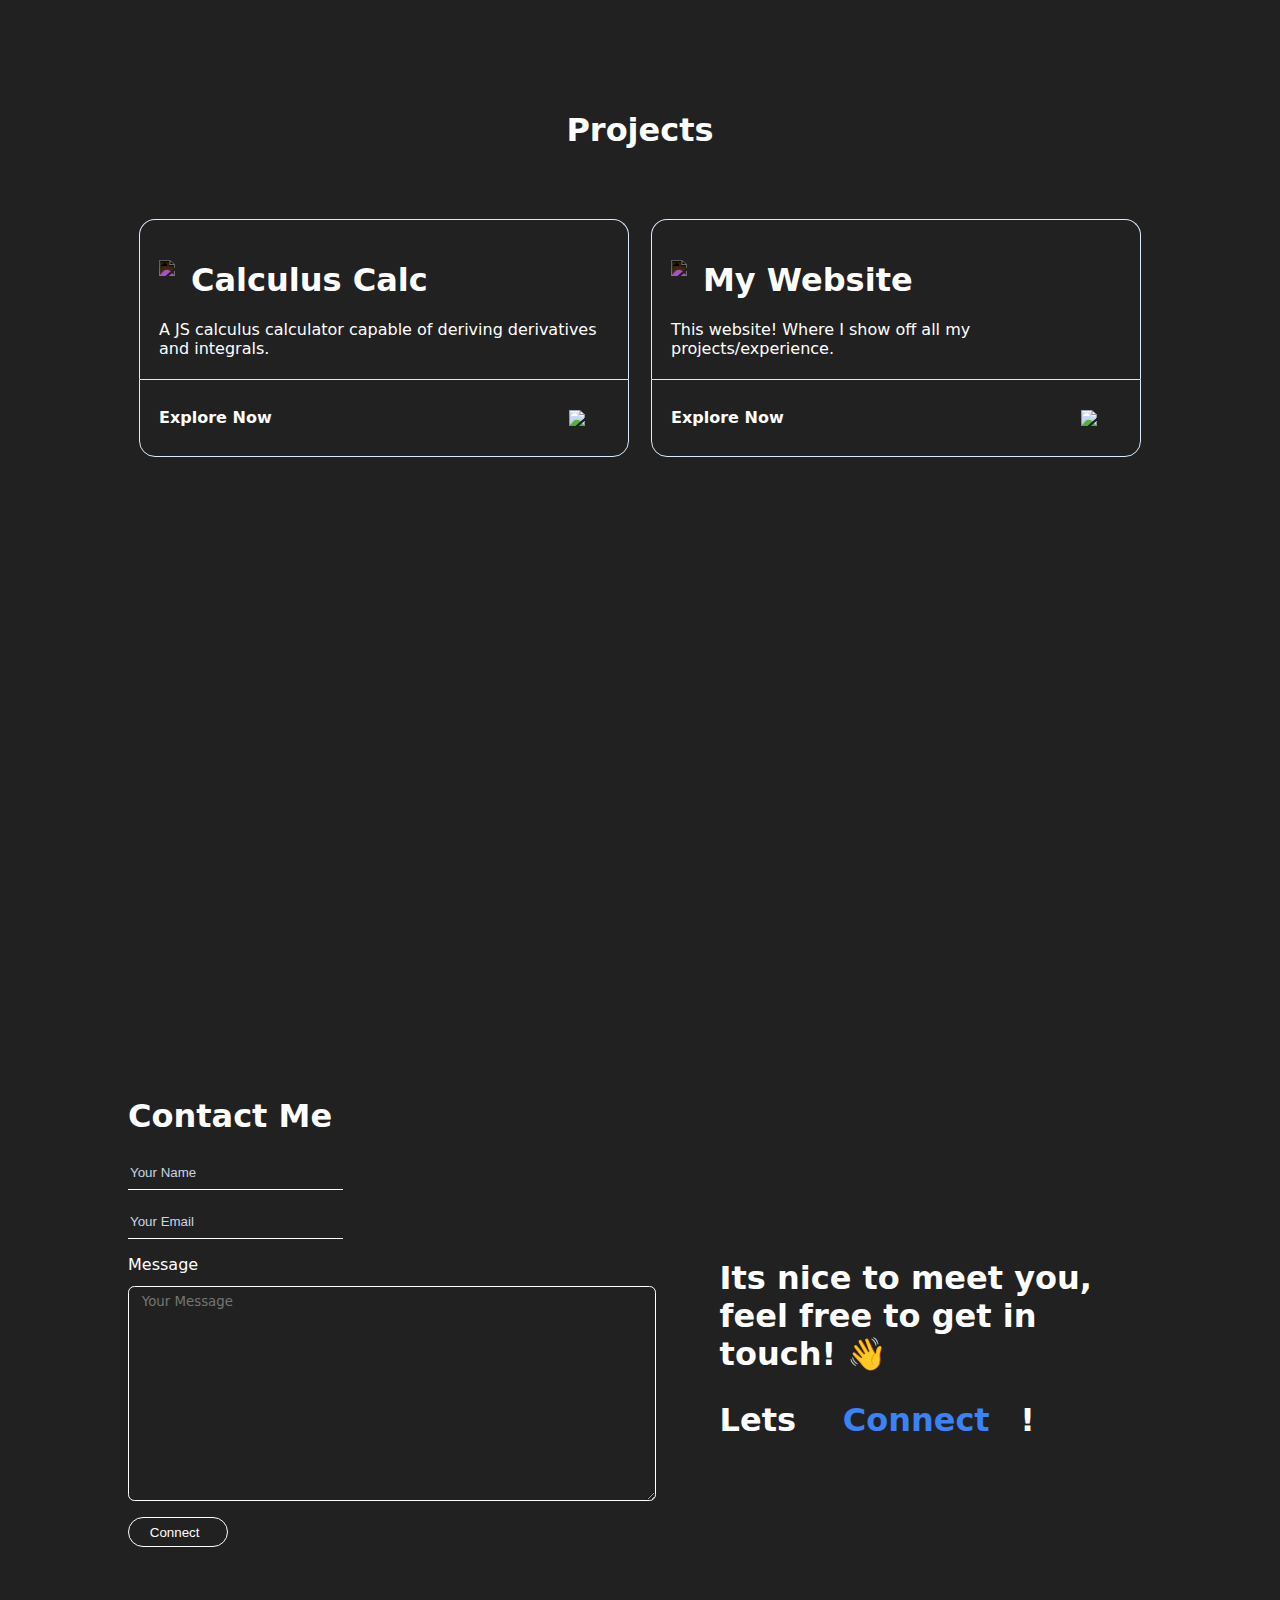
==== commit 51f56e1d: "Fixed the mobile for projects" ====
--- a/src/index.html
+++ b/src/index.html
@@ -51,7 +51,7 @@
     </div>
     <div class="container" id="projects">
         <h1>Projects</h1>
-        <div class="project-card">
+        <div id="calculusCalc" class="project-card">
             <a href="https://github.com/alanNEF/CalculusCalc">
                 <div class="card-top">
                     <div class="card-title">
--- a/src/css/style.css
+++ b/src/css/style.css
@@ -43,7 +43,6 @@
   list-style: none;
   display: flex;
   justify-content: space-between;
-  /* gap: 1rem; */
   width: 400px;
   z-index: 1;
 }
@@ -184,6 +183,11 @@
   display: grid;
   grid-template-columns: 1fr 1fr;
   grid-template-rows: 50px 1fr 1fr;
+  grid-template-areas: 
+  "title title"
+  "card1 card2"
+  "card3 card4"
+  ;
 }
 
 #projects > h1{
@@ -195,6 +199,7 @@
   place-self: center;
   border-radius: 1rem;
   transition: .5s ease-out;
+  /* height: 200px; */
 }
 
 .project-card:hover{
@@ -225,6 +230,7 @@
   padding: 1.2rem;
   border-bottom: none;
   transition: .5 ease-out;
+  height: 120px;
 }
 
 .card-bottom{
@@ -313,6 +319,18 @@
 }
 .slider-text1 {
   animation: slide 5s linear infinite;
+}
+
+#title{
+  grid-area: title;
+}
+
+#calculusCalc{
+  grid-area: card1;
+}
+
+#personal-Website{
+  grid-area: card2;
 }
 
 input{
@@ -418,6 +436,19 @@
       max-width: 768px;
     }
 
+    #projects{
+      grid-template-columns: 1fr;
+      grid-template-rows: 50px 1fr 1fr;
+    }
+
+    #calculusCalc{
+      grid-column: 1/3;
+    }
+
+    #personal-website{
+      grid-column: 1/3;
+    }
+
     #my-photo{
         height: 300px;
     }
@@ -430,7 +461,14 @@
     }
 
     #my-photo{
-        height: 200px;
+      height: 200px;
+    }
+
+    #projects{
+      grid-template-areas:
+      "title"
+      "card1" 
+      "card2";
     }
   }
   
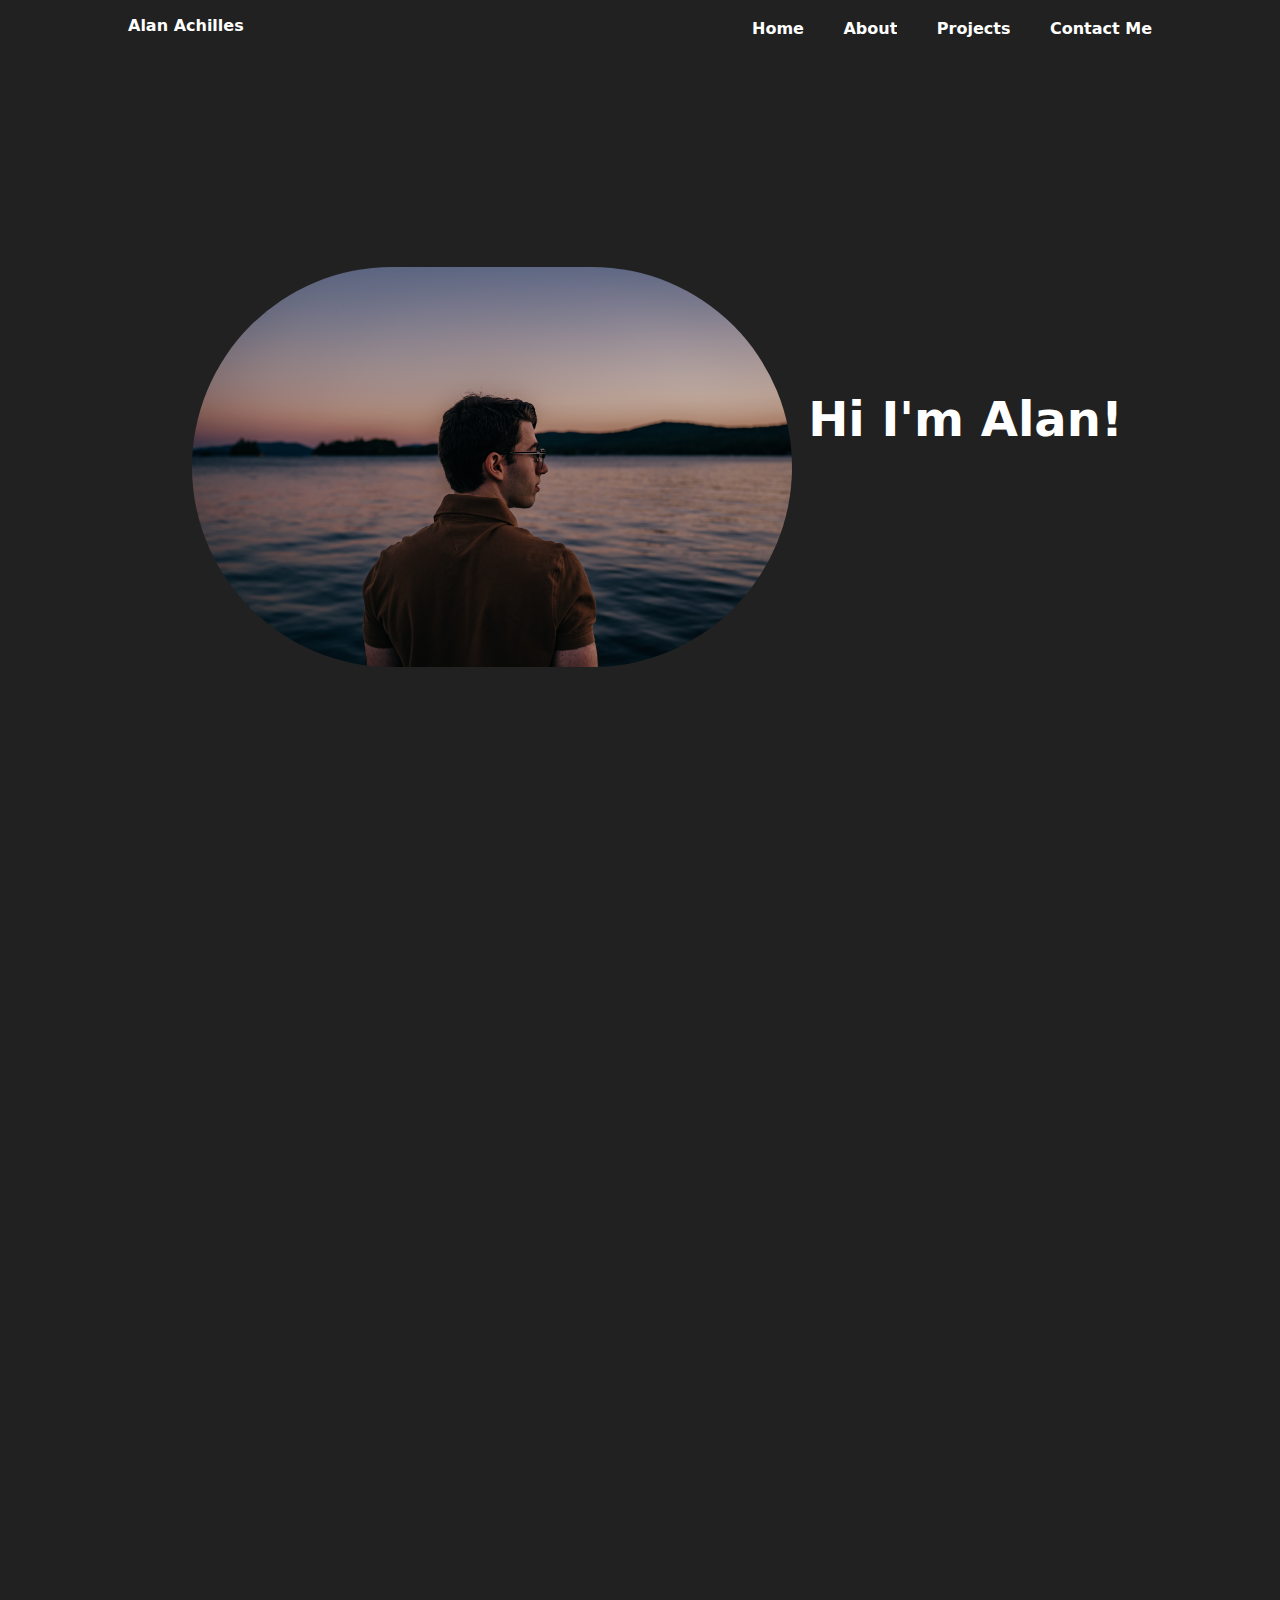
==== commit 0ff41bfe: "Finished Scroll animation" ====
--- a/src/index.html
+++ b/src/index.html
@@ -5,6 +5,7 @@
     <meta name="viewport" content="width=device-width, initial-scale=1.0">
     <title>Document</title>
     <link rel="stylesheet" href="./css/style.css">
+    <script defer src="./app.js"></script>
 </head>
 <body>
     <div id="nav" class="container">
@@ -43,15 +44,15 @@
         </div>
     </div>
     <div class="container" id="about-section">
-        <div id="about">
+        <div id="about" class="hidden">
             <h1 id="about-me">About Me</h1>
             <p id="paragraph-am">Alan Achilles is a dedicated Computer Science student at the University of Massachusetts Amherst, specializing in machine learning and web development. Passionate about leveraging technology to drive innovation, Alan is actively seeking opportunities for collaboration on projects, internships, and research. If you’re interested in collaborating or have opportunities to discuss, please reach out—Alan is eager to contribute, grow, and connect with others in the field. </p>
         </div>
-        <img src="../assets/imgs/DSC03989.jpg" id="my-photo">
+        <img src="../assets/imgs/DSC03989.jpg" class="hidden" id="my-photo">
     </div>
-    <div class="container" id="projects">
-        <h1>Projects</h1>
-        <div id="calculusCalc" class="project-card">
+    <div class="container hidden" id="projects">
+        <h1 id="title" class="hidden">Projects</h1>
+        <div id="calculusCalc" class="project-card hidden">
             <a href="https://github.com/alanNEF/CalculusCalc">
                 <div class="card-top">
                     <div class="card-title">
@@ -66,7 +67,7 @@
                 </div>
             </a>
         </div>
-        <div class="project-card">
+        <div id="personal-website" class="project-card hidden">
             <a href="https://github.com/alanNEF/Personal-Website">
                 <div class="card-top">
                     <div class="card-title">
@@ -82,9 +83,9 @@
             </a>
         </div>
     </div>
-    <div class="container" id="contact-me">
-        <h1>Contact Me</h1>
-        <div id="contact-body">
+    <div class="container hidden" id="contact-me">
+        <h1 class="hidden">Contact Me</h1>
+        <div id="contact-body" class="hidden">
             <form action="" id="contact-form">
                 <div class="form-sections">
                     <input type="text" name="name" id="name" placeholder="Your Name">
@@ -98,7 +99,7 @@
                 </div>
                 <input type="submit" value="Connect" id="submit">
             </form>
-            <div id="greeting">
+            <div id="greeting" class="hidden">
                 <h1>Its nice to meet you, feel free to get in touch! &#128075;</h1>
                 <h1 class="slider-wrapper">
                     Lets
--- a/src/css/style.css
+++ b/src/css/style.css
@@ -1,3 +1,8 @@
+html{
+  margin: 0;
+  padding: 0;
+}
+
 body{
   background-color: #212121;
   font-family: system-ui, -apple-system, BlinkMacSystemFont, 'Segoe UI', Roboto, Oxygen, Ubuntu, Cantarell, 'Open Sans', 'Helvetica Neue', sans-serif;
@@ -5,7 +10,24 @@
   margin: 0;
   padding: 0;
   gap: 0;
+  /* display: grid; */
+  /* align-items: center; */
   font-size: 0;
+}
+
+.hidden{
+  opacity: 0;
+  filter: blur(10px);
+  transform: translate(-100%);
+  transition: all 1.5s;
+}
+
+
+
+.show{
+  opacity: 1;
+  filter: blur(0);
+  transform: translate(0);
 }
 
 .type{
@@ -162,6 +184,14 @@
   justify-content: space-between;
   height: 87vh;
   align-items: center;
+  margin-top: 5rem;
+}
+
+#about-section > img{
+  transition-delay: 200ms;
+}
+#about{
+  transition-delay: 100ms;
 }
 
 #about > p{
@@ -179,8 +209,10 @@
 }
 
 #projects{
+  align-self: center;
   height: 87vh;
   display: grid;
+  margin-top: 5rem;
   grid-template-columns: 1fr 1fr;
   grid-template-rows: 50px 1fr 1fr;
   grid-template-areas: 
@@ -269,6 +301,7 @@
 #contact-me{
   height: 87vh;
   display: flex;
+  margin-top: 5rem;
   align-content: center;
   flex-direction: row;
   flex-wrap: wrap;
@@ -303,6 +336,7 @@
   display: flex;
   align-items: center;
   gap: 4rem;
+  transition-delay:200ms ;
 }
 
 .slider-wrapper {
@@ -396,6 +430,7 @@
 #greeting{
   display: grid;
   justify-content: baseline;
+  transition-delay: 100ms;
 }
   
   /* 2xl */
